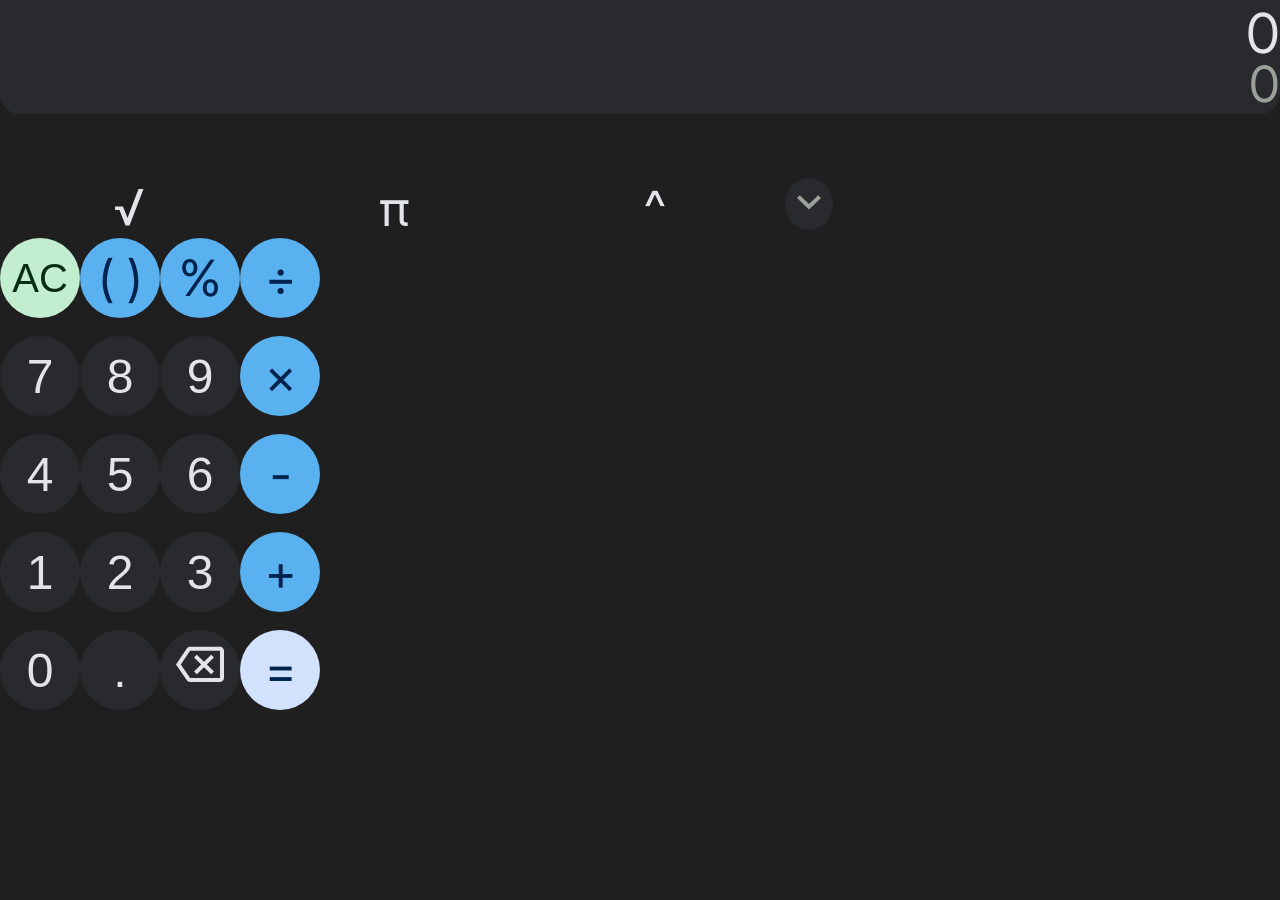
==== index.html @ a06df6c2 "Initial commit" ====
<!DOCTYPE html>
<html lang="it">
    <head>
        <meta charset="UTF-8">
        <meta http-equiv="X-UA-Compatible" content="IE=edge">
        <meta name="viewport" content="width=device-width, initial-scale=1.0">
        <title>Calcolatrice</title>
        <link rel="shortcut icon" href="./img/logo-512.png" type="image/x-icon">
        <meta name="theme-color" content="#292a2e">
        <link rel="apple-touch-icon" href="./img/logo-192.png">
        <link rel="manifest" href="manifest.json">
        <link rel="stylesheet" href="./src/index.css">
        <link rel="preconnect" href="https://fonts.googleapis.com">
        <link rel="preconnect" href="https://fonts.gstatic.com" crossorigin>
        <link href="https://fonts.googleapis.com/css2?family=Inter&display=swap" rel="stylesheet">
    </head>
    <body>
        <div class="display-top">
            <p id="expression" class="expression">0</p>
        </div>
        <div class="display">
            <br>
            <br>
            <br>
            <p id="result" class="result">0</p>
        </div>
        <div id="sqrt" class="button-up-up">
            <img src="./img/√.svg" alt="√">
        </div>
        <div id="pi" class="button-up-up">π</div>
        <div id="elevate" class="button-up-up">^</div>
        <div id="more" class="button-up-more"><img src="./img/more.svg" alt="⋁"></div>
        <br>
        <div id="ac" class="button-ac">
            AC
        </div>
        <div id="brackets" class="button-calc">( )</div>
        <div id="percentage" class="button-calc">%</div>
        <div id="division" class="button-calc">÷</div>
        <br>
        <div id="seven" class="button-numb">7</div>
        <div id="eight" class="button-numb">8</div>
        <div id="nine" class="button-numb">9</div>
        <div id="multiplication" class="button-calc">×</div>
        <br>
        <div id="four" class="button-numb">4</div>
        <div id="five" class="button-numb">5</div>
        <div id="six" class="button-numb">6</div>
        <div id="subtraction" class="button-calc">-</div>
        <br>
        <div id="one" class="button-numb">1</div>
        <div id="two" class="button-numb">2</div>
        <div id="three" class="button-numb">3</div>
        <div id="summ" class="button-calc">+</div>
        <br>
        <div id="zero" class="button-numb">0</div>
        <div id="dot" class="button-numb">.</div>
        <div id="backspace" class="button-numb">
            <img src="./img/cancel.svg" alt="DEL">
        </div>
        <div id="calculate" class="button-res">=</div>
        <script src="./src/index.js"></script>
    </body>
</html>
---- src/index.css ----
body{
    background-color: #1f1f1f;
    border: 0px;
    margin: 0px;
    padding: 0px;
    outline: none;
    min-height: 600px;
    min-width: 325px;
}

.display-top{
    position: absolute;
    top: 0px;
    bottom: 95%;
    left: 0px;
    right: 0px;
    background: #292A2E;
    white-space: nowrap;
}

.display{
    background: #292A2E;
    margin: 0px;
    /*position: absolute;*/
    left: 0px;
    right: 0px;
    top: 0px;
    bottom: 90%;
    border-radius: 20px;
    margin-bottom: 5%;
    white-space: nowrap;
}

p{
    margin: 0px;
    padding: 0px;
    font-family: 'Inter', sans-serif;
}

.expression{
    color: #E3E4E8;
    font-size: 55px;
    text-align: end;
    overflow: scroll;
    -ms-overflow-style: none;
    scrollbar-width: none;
    display: flex;
    flex-direction: row-reverse;
}

.expression::-webkit-scrollbar{
    display: none;
}

.result{
    color: #9AA199;
    font-size: 50px;
    text-align: end;
    overflow: scroll;
    -ms-overflow-style: none;
    scrollbar-width: none;
}

.result::-webkit-scrollbar{
    display: none;
}

.button-up-up{
    font-family: 'Inter', sans-serif;
    color: #E3E4E8;
    font-size: 50px;
    text-align: center;
    align-items: center;
    display: inline-block;
    text-align: center;
    margin-left: 9%;
    margin-right: 9%;
    -ms-user-select:none;
    -moz-user-select:none;
    -webkit-user-select:none;
    -webkit-touch-callout: none;
    -khtml-user-select: none;
    user-select:none;
}

.button-up-more{
    background: #292A2E;
    max-width: fit-content;
    max-height: fit-content;
    border-radius: 50%;
    margin: 0px;
    padding: 0px;
    outline: none;
    display: inline-block;
    -ms-user-select:none;
    -moz-user-select:none;
    -webkit-user-select:none;
    -webkit-touch-callout: none;
    -khtml-user-select: none;
    user-select:none;
}

.button-ac{
    background: #C2EDCF;
    color: #0A2C13;
    font-family: Arial, Helvetica, sans-serif;
    font-size: 40px;
    text-transform: capitalize;
    width: 80px;
    height: 80px;
    border-radius: 50%;
    position: relative;
    display: table-cell;
    text-align: center;
    vertical-align: middle;
    outline: none;
    -ms-user-select:none;
    -moz-user-select:none;
    -webkit-user-select:none;
    -webkit-touch-callout: none;
    -khtml-user-select: none;
    user-select:none;
}

.button-ac:active{
    border-radius: 25%;
    transition: 225ms;
}

.button-calc{
    background: #5AB1F0;
    color: #00234E;
    font-family: 'Inter', sans-serif;
    font-size: 50px;
    height: 80px;
    width: 80px;
    border-radius: 50%;
    position: relative;
    display: table-cell;
    text-align: center;
    vertical-align: middle;
    outline: none;
    -ms-user-select:none;
    -moz-user-select:none;
    -webkit-user-select:none;
    -webkit-touch-callout: none;
    -khtml-user-select: none;
    user-select:none;
}

.button-calc:active{
    border-radius: 25%;
    transition: 200ms;
}

.button-numb{
    background: #292A2E;
    color: #e3e4e8;
    font-family: Arial, Helvetica, sans-serif;
    font-size: 48px;
    height: 80px;
    width: 80px;
    border-radius: 50%;
    position: relative;
    display: table-cell;
    text-align: center;
    vertical-align: middle;
    outline: none;
    -ms-user-select:none;
    -moz-user-select:none;
    -webkit-user-select:none;
    -webkit-touch-callout: none;
    -khtml-user-select: none;
    user-select:none;
}

.button-numb:active{
    border-radius: 25%;
    transition: 200ms;
    background: #545557;
}

.button-res{
    background: #D2E2FC;
    color: #00234E;
    font-family: 'Inter', sans-serif;
    font-size: 50px;
    height: 80px;
    width: 80px;
    border-radius: 50%;
    position: relative;
    display: table-cell;
    text-align: center;
    vertical-align: middle;
    outline: none;
    -ms-user-select:none;
    -moz-user-select:none;
    -webkit-user-select:none;
    -webkit-touch-callout: none;
    -khtml-user-select: none;
    user-select:none;
}

.button-res:active{
    border-radius: 25%;
    transition: 225ms;
}
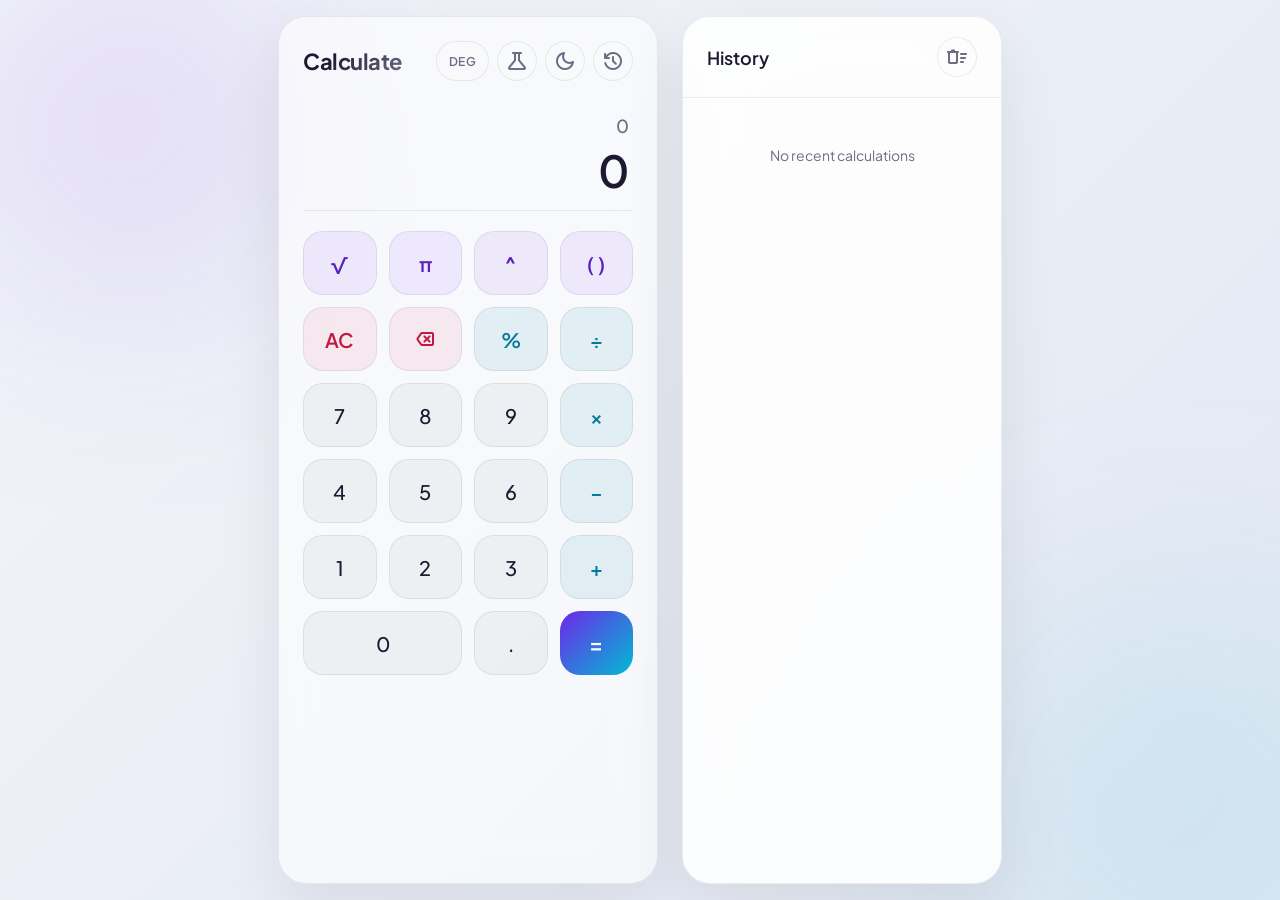
==== commit 94bac100: "feat: implement core calculator logic, modularize application structure, and add i18n and PWA suppor" ====
--- a/index.html
+++ b/index.html
@@ -1,64 +1,120 @@
 <!DOCTYPE html>
-<html lang="it">
+<html lang="en">
     <head>
         <meta charset="UTF-8">
         <meta http-equiv="X-UA-Compatible" content="IE=edge">
         <meta name="viewport" content="width=device-width, initial-scale=1.0">
-        <title>Calcolatrice</title>
+        <title>Calculator</title>
         <link rel="shortcut icon" href="./img/logo-512.png" type="image/x-icon">
-        <meta name="theme-color" content="#292a2e">
+        <meta name="theme-color" content="#121026">
         <link rel="apple-touch-icon" href="./img/logo-192.png">
         <link rel="manifest" href="manifest.json">
-        <link rel="stylesheet" href="./src/index.css">
+        
+        <!-- Google Fonts & Material Symbols Rounded -->
         <link rel="preconnect" href="https://fonts.googleapis.com">
         <link rel="preconnect" href="https://fonts.gstatic.com" crossorigin>
-        <link href="https://fonts.googleapis.com/css2?family=Inter&display=swap" rel="stylesheet">
+        <link href="https://fonts.googleapis.com/css2?family=Plus+Jakarta+Sans:wght@300;400;500;600;700&family=Material+Symbols+Rounded:opsz,wght,FILL,GRAD@20..48,100..700,0..1,-50..200&display=swap" rel="stylesheet">
+        
+        <link rel="stylesheet" href="./src/index.css">
     </head>
-    <body>
-        <div class="display-top">
-            <p id="expression" class="expression">0</p>
+    <body class="dark-theme">
+        <div class="app-background">
+            <div class="glow-orb orb-1"></div>
+            <div class="glow-orb orb-2"></div>
         </div>
-        <div class="display">
-            <br>
-            <br>
-            <br>
-            <p id="result" class="result">0</p>
+
+        <div class="app-container">
+            <main class="calculator-card">
+                <header class="calculator-header">
+                    <h1 class="app-title">Calcola</h1>
+                    <div class="header-actions">
+                        <button id="rad-deg-toggle" class="text-btn" aria-label="Toggle angle unit">DEG</button>
+                        <button id="sci-toggle" class="icon-btn" aria-label="Toggle scientific keyboard">
+                            <span class="material-symbols-rounded">science</span>
+                        </button>
+                        <button id="theme-toggle" class="icon-btn" aria-label="Toggle theme">
+                            <span class="material-symbols-rounded">light_mode</span>
+                        </button>
+                        <button id="history-toggle" class="icon-btn" aria-label="Toggle history panel">
+                            <span class="material-symbols-rounded">history</span>
+                        </button>
+                    </div>
+                </header>
+                
+                <div class="calculator-display">
+                    <div class="expression-wrapper">
+                        <span id="expression" class="expression">0</span>
+                    </div>
+                    <div class="result-wrapper">
+                        <span id="result" class="result">0</span>
+                    </div>
+                </div>
+
+                <div class="calculator-buttons">
+                    <!-- Scientific Row 1 -->
+                    <button id="sin" class="btn btn-sci sci-only" aria-label="Seno">sin</button>
+                    <button id="cos" class="btn btn-sci sci-only" aria-label="Coseno">cos</button>
+                    <button id="tan" class="btn btn-sci sci-only" aria-label="Tangente">tan</button>
+                    <button id="inv" class="btn btn-sci sci-only" aria-label="Inverso">1/x</button>
+
+                    <!-- Scientific Row 2 -->
+                    <button id="log" class="btn btn-sci sci-only" aria-label="Logaritmo base 10">log</button>
+                    <button id="ln" class="btn btn-sci sci-only" aria-label="Logaritmo naturale">ln</button>
+                    <button id="e" class="btn btn-sci sci-only" aria-label="Costante di Eulero">e</button>
+                    <button id="fact" class="btn btn-sci sci-only" aria-label="Fattoriale">x!</button>
+
+                    <!-- Row 1: Special Functions -->
+                    <button id="sqrt" class="btn btn-func" aria-label="Radice quadrata">√</button>
+                    <button id="pi" class="btn btn-func" aria-label="Pi greco">π</button>
+                    <button id="elevate" class="btn btn-func" aria-label="Elevamento a potenza">^</button>
+                    <button id="brackets" class="btn btn-func" aria-label="Parentesi">( )</button>
+
+                    <!-- Row 2: Actions & Operators -->
+                    <button id="ac" class="btn btn-action" aria-label="Cancella tutto">AC</button>
+                    <button id="backspace" class="btn btn-action" aria-label="Cancella ultimo">
+                        <span class="material-symbols-rounded">backspace</span>
+                    </button>
+                    <button id="percentage" class="btn btn-op" aria-label="Percentuale">%</button>
+                    <button id="division" class="btn btn-op" aria-label="Divisione">÷</button>
+
+                    <!-- Row 3: Numbers & Operators -->
+                    <button id="seven" class="btn btn-num">7</button>
+                    <button id="eight" class="btn btn-num">8</button>
+                    <button id="nine" class="btn btn-num">9</button>
+                    <button id="multiplication" class="btn btn-op" aria-label="Moltiplicazione">×</button>
+
+                    <!-- Row 4: Numbers & Operators -->
+                    <button id="four" class="btn btn-num">4</button>
+                    <button id="five" class="btn btn-num">5</button>
+                    <button id="six" class="btn btn-num">6</button>
+                    <button id="subtraction" class="btn btn-op" aria-label="Sottrazione">−</button>
+
+                    <!-- Row 5: Numbers & Operators -->
+                    <button id="one" class="btn btn-num">1</button>
+                    <button id="two" class="btn btn-num">2</button>
+                    <button id="three" class="btn btn-num">3</button>
+                    <button id="summ" class="btn btn-op" aria-label="Addizione">+</button>
+
+                    <!-- Row 6: Zero, Dot, Equals -->
+                    <button id="zero" class="btn btn-num span-two">0</button>
+                    <button id="dot" class="btn btn-num">.</button>
+                    <button id="calculate" class="btn btn-equals" aria-label="Calcola">=</button>
+                </div>
+            </main>
+
+            <aside id="history-panel" class="history-panel">
+                <div class="history-header">
+                    <h2>History</h2>
+                    <button id="clear-history" class="icon-btn" aria-label="Clear history">
+                        <span class="material-symbols-rounded">delete_sweep</span>
+                    </button>
+                </div>
+                <div id="history-list" class="history-list">
+                    <div class="history-empty">No recent calculations</div>
+                </div>
+            </aside>
         </div>
-        <div id="sqrt" class="button-up-up">
-            <img src="./img/√.svg" alt="√">
-        </div>
-        <div id="pi" class="button-up-up">π</div>
-        <div id="elevate" class="button-up-up">^</div>
-        <div id="more" class="button-up-more"><img src="./img/more.svg" alt="⋁"></div>
-        <br>
-        <div id="ac" class="button-ac">
-            AC
-        </div>
-        <div id="brackets" class="button-calc">( )</div>
-        <div id="percentage" class="button-calc">%</div>
-        <div id="division" class="button-calc">÷</div>
-        <br>
-        <div id="seven" class="button-numb">7</div>
-        <div id="eight" class="button-numb">8</div>
-        <div id="nine" class="button-numb">9</div>
-        <div id="multiplication" class="button-calc">×</div>
-        <br>
-        <div id="four" class="button-numb">4</div>
-        <div id="five" class="button-numb">5</div>
-        <div id="six" class="button-numb">6</div>
-        <div id="subtraction" class="button-calc">-</div>
-        <br>
-        <div id="one" class="button-numb">1</div>
-        <div id="two" class="button-numb">2</div>
-        <div id="three" class="button-numb">3</div>
-        <div id="summ" class="button-calc">+</div>
-        <br>
-        <div id="zero" class="button-numb">0</div>
-        <div id="dot" class="button-numb">.</div>
-        <div id="backspace" class="button-numb">
-            <img src="./img/cancel.svg" alt="DEL">
-        </div>
-        <div id="calculate" class="button-res">=</div>
-        <script src="./src/index.js"></script>
+
+        <script type="module" src="./src/index.js"></script>
     </body>
 </html>
--- a/src/index.css
+++ b/src/index.css
@@ -1,207 +1,631 @@
-body{
-    background-color: #1f1f1f;
-    border: 0px;
-    margin: 0px;
-    padding: 0px;
-    outline: none;
-    min-height: 600px;
-    min-width: 325px;
-}
-
-.display-top{
+:root {
+    /* Dark Theme Variables (Default) */
+    --bg-gradient: linear-gradient(135deg, #0a0813 0%, #130f24 100%);
+    --card-bg: rgba(25, 20, 48, 0.45);
+    --border-color: rgba(255, 255, 255, 0.08);
+    --text-primary: #f5f4fb;
+    --text-secondary: #9a95b0;
+    --key-num-bg: rgba(255, 255, 255, 0.05);
+    --key-num-text: #f5f4fb;
+    --key-num-hover: rgba(255, 255, 255, 0.12);
+    --key-op-bg: rgba(0, 168, 204, 0.15);
+    --key-op-text: #00d2fc;
+    --key-op-hover: rgba(0, 168, 204, 0.25);
+    --key-func-bg: rgba(141, 76, 255, 0.15);
+    --key-func-text: #ab85ff;
+    --key-func-hover: rgba(141, 76, 255, 0.25);
+    --key-action-bg: rgba(255, 76, 120, 0.15);
+    --key-action-text: #ff7597;
+    --key-action-hover: rgba(255, 76, 120, 0.25);
+    --key-equals-bg: linear-gradient(135deg, #8d4cff 0%, #00d2fc 100%);
+    --key-equals-text: #ffffff;
+    --key-equals-shadow: rgba(141, 76, 255, 0.3);
+    
+    --shadow-color: rgba(0, 0, 0, 0.35);
+    --panel-bg: rgba(15, 12, 33, 0.85);
+    --orb-1-color: rgba(141, 76, 255, 0.25);
+    --orb-2-color: rgba(0, 210, 252, 0.2);
+}
+
+body.light-theme {
+    /* Light Theme Variables */
+    --bg-gradient: linear-gradient(135deg, #f3f5f9 0%, #e2e7f3 100%);
+    --card-bg: rgba(255, 255, 255, 0.6);
+    --border-color: rgba(0, 0, 0, 0.07);
+    --text-primary: #1c1930;
+    --text-secondary: #6e6b85;
+    --key-num-bg: rgba(0, 0, 0, 0.04);
+    --key-num-text: #1c1930;
+    --key-num-hover: rgba(0, 0, 0, 0.08);
+    --key-op-bg: rgba(0, 136, 169, 0.09);
+    --key-op-text: #007a99;
+    --key-op-hover: rgba(0, 136, 169, 0.18);
+    --key-func-bg: rgba(110, 39, 232, 0.08);
+    --key-func-text: #5b21be;
+    --key-func-hover: rgba(110, 39, 232, 0.18);
+    --key-action-bg: rgba(230, 48, 93, 0.08);
+    --key-action-text: #c01a44;
+    --key-action-hover: rgba(230, 48, 93, 0.18);
+    --key-equals-bg: linear-gradient(135deg, #6e27e8 0%, #00bcd4 100%);
+    --key-equals-text: #ffffff;
+    --key-equals-shadow: rgba(110, 39, 232, 0.2);
+    
+    --shadow-color: rgba(0, 0, 0, 0.08);
+    --panel-bg: rgba(255, 255, 255, 0.88);
+    --orb-1-color: rgba(110, 39, 232, 0.12);
+    --orb-2-color: rgba(0, 188, 212, 0.1);
+}
+
+* {
+    box-sizing: border-box;
+    margin: 0;
+    padding: 0;
+    font-family: 'Plus Jakarta Sans', -apple-system, BlinkMacSystemFont, "Segoe UI", Roboto, sans-serif;
+    -webkit-font-smoothing: antialiased;
+    -moz-osx-font-smoothing: grayscale;
+}
+
+body {
+    background: var(--bg-gradient);
+    min-height: 100vh;
+    display: flex;
+    justify-content: center;
+    align-items: center;
+    overflow-x: hidden;
+    position: relative;
+    color: var(--text-primary);
+    transition: background 0.4s ease;
+}
+
+/* Background glowing orbs */
+.app-background {
+    position: fixed;
+    top: 0;
+    left: 0;
+    width: 100%;
+    height: 100%;
+    z-index: -1;
+    overflow: hidden;
+}
+
+.glow-orb {
     position: absolute;
-    top: 0px;
-    bottom: 95%;
-    left: 0px;
-    right: 0px;
-    background: #292A2E;
+    border-radius: 50%;
+    filter: blur(120px);
+    transition: background-color 0.4s ease;
+}
+
+.orb-1 {
+    width: 350px;
+    height: 350px;
+    background-color: var(--orb-1-color);
+    top: -50px;
+    left: -50px;
+    animation: float1 15s infinite alternate ease-in-out;
+}
+
+.orb-2 {
+    width: 400px;
+    height: 400px;
+    background-color: var(--orb-2-color);
+    bottom: -100px;
+    right: -100px;
+    animation: float2 18s infinite alternate ease-in-out;
+}
+
+@keyframes float1 {
+    0% { transform: translate(0, 0) scale(1); }
+    100% { transform: translate(100px, 80px) scale(1.1); }
+}
+
+@keyframes float2 {
+    0% { transform: translate(0, 0) scale(1); }
+    100% { transform: translate(-80px, -100px) scale(0.9); }
+}
+
+/* App Container and Card */
+.app-container {
+    width: 100%;
+    max-width: 380px;
+    min-height: 100vh;
+    display: flex;
+    flex-direction: column;
+    justify-content: center;
+    padding: 16px;
+    position: relative;
+    transition: max-width 0.3s cubic-bezier(0.4, 0, 0.2, 1);
+}
+
+.calculator-card {
+    background: var(--card-bg);
+    border: 1px solid var(--border-color);
+    border-radius: 28px;
+    backdrop-filter: blur(20px);
+    -webkit-backdrop-filter: blur(20px);
+    box-shadow: 0 24px 64px var(--shadow-color);
+    padding: 24px;
+    width: 100%;
+    z-index: 10;
+    display: flex;
+    flex-direction: column;
+    gap: 20px;
+}
+
+/* Calculator Header */
+.calculator-header {
+    display: flex;
+    justify-content: space-between;
+    align-items: center;
+}
+
+.app-title {
+    font-size: 22px;
+    font-weight: 700;
+    letter-spacing: -0.5px;
+    background: linear-gradient(135deg, var(--text-primary) 30%, var(--text-secondary) 100%);
+    -webkit-background-clip: text;
+    -webkit-text-fill-color: transparent;
+}
+
+.header-actions {
+    display: flex;
+    gap: 8px;
+}
+
+.icon-btn {
+    background: rgba(255, 255, 255, 0.05);
+    border: 1px solid var(--border-color);
+    color: var(--text-secondary);
+    border-radius: 50%;
+    width: 40px;
+    height: 40px;
+    display: flex;
+    justify-content: center;
+    align-items: center;
+    cursor: pointer;
+    transition: all 0.2s ease;
+}
+
+.icon-btn:hover {
+    background: rgba(255, 255, 255, 0.1);
+    color: var(--text-primary);
+    transform: scale(1.05);
+}
+
+.icon-btn:active {
+    transform: scale(0.95);
+}
+
+.text-btn {
+    background: rgba(255, 255, 255, 0.05);
+    border: 1px solid var(--border-color);
+    color: var(--text-secondary);
+    border-radius: 20px;
+    padding: 0 12px;
+    height: 40px;
+    font-size: 12px;
+    font-weight: 600;
+    letter-spacing: 0.5px;
+    display: flex;
+    justify-content: center;
+    align-items: center;
+    cursor: pointer;
+    transition: all 0.2s ease;
+    user-select: none;
+    -webkit-user-select: none;
+}
+
+.text-btn:hover {
+    background: rgba(255, 255, 255, 0.1);
+    color: var(--text-primary);
+    transform: scale(1.05);
+}
+
+.text-btn:active {
+    transform: scale(0.95);
+}
+
+/* Calculator Display */
+.calculator-display {
+    display: flex;
+    flex-direction: column;
+    gap: 4px;
+    min-height: 110px;
+    justify-content: flex-end;
+    padding: 12px 4px;
+    border-bottom: 1px solid var(--border-color);
+    overflow: hidden;
+}
+
+.expression-wrapper,
+.result-wrapper {
+    width: 100%;
+    overflow-x: auto;
     white-space: nowrap;
-}
-
-.display{
-    background: #292A2E;
-    margin: 0px;
-    /*position: absolute;*/
-    left: 0px;
-    right: 0px;
-    top: 0px;
-    bottom: 90%;
+    text-align: right;
+    scrollbar-width: none; /* Firefox */
+}
+
+.expression-wrapper::-webkit-scrollbar,
+.result-wrapper::-webkit-scrollbar {
+    display: none; /* Safari / Chrome */
+}
+
+.expression {
+    color: var(--text-secondary);
+    font-size: 18px;
+    font-weight: 500;
+    letter-spacing: 0.5px;
+    display: inline-block;
+    min-height: 24px;
+    transition: font-size 0.15s ease;
+}
+
+.result {
+    color: var(--text-primary);
+    font-size: 44px;
+    font-weight: 600;
+    letter-spacing: -0.5px;
+    display: inline-block;
+    transition: font-size 0.15s ease;
+}
+
+/* Calculator Buttons Grid */
+.calculator-buttons {
+    display: grid;
+    grid-template-columns: repeat(4, 1fr);
+    gap: 12px;
+}
+
+.btn {
+    border: 1px solid var(--border-color);
     border-radius: 20px;
-    margin-bottom: 5%;
-    white-space: nowrap;
-}
-
-p{
-    margin: 0px;
-    padding: 0px;
-    font-family: 'Inter', sans-serif;
-}
-
-.expression{
-    color: #E3E4E8;
-    font-size: 55px;
-    text-align: end;
-    overflow: scroll;
-    -ms-overflow-style: none;
-    scrollbar-width: none;
-    display: flex;
-    flex-direction: row-reverse;
-}
-
-.expression::-webkit-scrollbar{
+    height: 64px;
+    font-size: 20px;
+    font-weight: 500;
+    cursor: pointer;
+    display: flex;
+    justify-content: center;
+    align-items: center;
+    user-select: none;
+    -webkit-user-select: none;
+    transition: transform 0.1s cubic-bezier(0.4, 0, 0.2, 1),
+                background 0.2s ease,
+                color 0.2s ease,
+                box-shadow 0.2s ease;
+}
+
+.btn:active {
+    transform: scale(0.93);
+}
+
+.btn-num {
+    background: var(--key-num-bg);
+    color: var(--key-num-text);
+}
+
+.btn-num:hover {
+    background: var(--key-num-hover);
+}
+
+.btn-op {
+    background: var(--key-op-bg);
+    color: var(--key-op-text);
+    font-weight: 600;
+}
+
+.btn-op:hover {
+    background: var(--key-op-hover);
+}
+
+.btn-func {
+    background: var(--key-func-bg);
+    color: var(--key-func-text);
+    font-weight: 600;
+}
+
+.btn-func:hover {
+    background: var(--key-func-hover);
+}
+
+.btn-action {
+    background: var(--key-action-bg);
+    color: var(--key-action-text);
+    font-weight: 600;
+}
+
+.btn-action:hover {
+    background: var(--key-action-hover);
+}
+
+.btn-equals {
+    background: var(--key-equals-bg);
+    color: var(--key-equals-text);
+    font-weight: 600;
+    font-size: 22px;
+    border: none;
+}
+
+.btn-equals:hover {
+    filter: brightness(1.1);
+}
+
+.span-two {
+    grid-column: span 2;
+}
+
+.btn-sci {
+    background: rgba(141, 76, 255, 0.08);
+    color: var(--key-func-text);
+    font-weight: 500;
+    font-size: 16px;
+}
+
+.btn-sci:hover {
+    background: rgba(141, 76, 255, 0.18);
+}
+
+.sci-only {
     display: none;
 }
 
-.result{
-    color: #9AA199;
-    font-size: 50px;
-    text-align: end;
-    overflow: scroll;
-    -ms-overflow-style: none;
-    scrollbar-width: none;
-}
-
-.result::-webkit-scrollbar{
-    display: none;
-}
-
-.button-up-up{
-    font-family: 'Inter', sans-serif;
-    color: #E3E4E8;
-    font-size: 50px;
+.scientific-active .sci-only {
+    display: flex;
+}
+
+/* History Panel */
+.history-panel {
+    background: var(--panel-bg);
+    border: 1px solid var(--border-color);
+    backdrop-filter: blur(25px);
+    -webkit-backdrop-filter: blur(25px);
+    box-shadow: 0 24px 64px var(--shadow-color);
+    display: flex;
+    flex-direction: column;
+    transition: all 0.3s cubic-bezier(0.4, 0, 0.2, 1);
+    z-index: 100;
+}
+
+.history-header {
+    display: flex;
+    justify-content: space-between;
+    align-items: center;
+    padding: 20px 24px;
+    border-bottom: 1px solid var(--border-color);
+}
+
+.history-header h2 {
+    font-size: 18px;
+    font-weight: 600;
+    color: var(--text-primary);
+}
+
+.history-list {
+    flex: 1;
+    overflow-y: auto;
+    padding: 16px;
+    display: flex;
+    flex-direction: column;
+    gap: 12px;
+}
+
+.history-list::-webkit-scrollbar {
+    width: 6px;
+}
+
+.history-list::-webkit-scrollbar-thumb {
+    background: var(--border-color);
+    border-radius: 3px;
+}
+
+.history-empty {
     text-align: center;
-    align-items: center;
-    display: inline-block;
-    text-align: center;
-    margin-left: 9%;
-    margin-right: 9%;
-    -ms-user-select:none;
-    -moz-user-select:none;
-    -webkit-user-select:none;
-    -webkit-touch-callout: none;
-    -khtml-user-select: none;
-    user-select:none;
-}
-
-.button-up-more{
-    background: #292A2E;
-    max-width: fit-content;
-    max-height: fit-content;
-    border-radius: 50%;
-    margin: 0px;
-    padding: 0px;
-    outline: none;
-    display: inline-block;
-    -ms-user-select:none;
-    -moz-user-select:none;
-    -webkit-user-select:none;
-    -webkit-touch-callout: none;
-    -khtml-user-select: none;
-    user-select:none;
-}
-
-.button-ac{
-    background: #C2EDCF;
-    color: #0A2C13;
-    font-family: Arial, Helvetica, sans-serif;
-    font-size: 40px;
-    text-transform: capitalize;
-    width: 80px;
-    height: 80px;
-    border-radius: 50%;
+    color: var(--text-secondary);
+    font-size: 14px;
+    padding: 32px 0;
+}
+
+.history-item {
+    background: rgba(255, 255, 255, 0.02);
+    border: 1px solid var(--border-color);
+    border-radius: 16px;
+    padding: 12px 16px;
+    display: flex;
+    flex-direction: column;
+    gap: 4px;
+    cursor: pointer;
+    transition: all 0.2s ease;
+    animation: fadeIn 0.2s ease;
     position: relative;
-    display: table-cell;
-    text-align: center;
-    vertical-align: middle;
-    outline: none;
-    -ms-user-select:none;
-    -moz-user-select:none;
-    -webkit-user-select:none;
-    -webkit-touch-callout: none;
-    -khtml-user-select: none;
-    user-select:none;
-}
-
-.button-ac:active{
-    border-radius: 25%;
-    transition: 225ms;
-}
-
-.button-calc{
-    background: #5AB1F0;
-    color: #00234E;
-    font-family: 'Inter', sans-serif;
-    font-size: 50px;
-    height: 80px;
-    width: 80px;
-    border-radius: 50%;
-    position: relative;
-    display: table-cell;
-    text-align: center;
-    vertical-align: middle;
-    outline: none;
-    -ms-user-select:none;
-    -moz-user-select:none;
-    -webkit-user-select:none;
-    -webkit-touch-callout: none;
-    -khtml-user-select: none;
-    user-select:none;
-}
-
-.button-calc:active{
-    border-radius: 25%;
-    transition: 200ms;
-}
-
-.button-numb{
-    background: #292A2E;
-    color: #e3e4e8;
-    font-family: Arial, Helvetica, sans-serif;
-    font-size: 48px;
-    height: 80px;
-    width: 80px;
-    border-radius: 50%;
-    position: relative;
-    display: table-cell;
-    text-align: center;
-    vertical-align: middle;
-    outline: none;
-    -ms-user-select:none;
-    -moz-user-select:none;
-    -webkit-user-select:none;
-    -webkit-touch-callout: none;
-    -khtml-user-select: none;
-    user-select:none;
-}
-
-.button-numb:active{
-    border-radius: 25%;
-    transition: 200ms;
-    background: #545557;
-}
-
-.button-res{
-    background: #D2E2FC;
-    color: #00234E;
-    font-family: 'Inter', sans-serif;
-    font-size: 50px;
-    height: 80px;
-    width: 80px;
-    border-radius: 50%;
-    position: relative;
-    display: table-cell;
-    text-align: center;
-    vertical-align: middle;
-    outline: none;
-    -ms-user-select:none;
-    -moz-user-select:none;
-    -webkit-user-select:none;
-    -webkit-touch-callout: none;
-    -khtml-user-select: none;
-    user-select:none;
-}
-
-.button-res:active{
-    border-radius: 25%;
-    transition: 225ms;
+    overflow: hidden;
+}
+
+.history-item:hover {
+    background: rgba(255, 255, 255, 0.06);
+    transform: translateY(-2px);
+    box-shadow: 0 4px 12px var(--shadow-color);
+}
+
+.history-item-exp {
+    font-size: 13px;
+    color: var(--text-secondary);
+    text-align: right;
+    word-break: break-all;
+}
+
+.history-item-res {
+    font-size: 18px;
+    font-weight: 600;
+    color: var(--text-primary);
+    text-align: right;
+}
+
+.history-item-actions {
+    display: flex;
+    gap: 8px;
+    margin-top: 6px;
+    opacity: 0;
+    transform: translateY(5px);
+    transition: all 0.2s ease;
+    justify-content: flex-end;
+}
+
+.history-item:hover .history-item-actions {
+    opacity: 1;
+    transform: translateY(0);
+}
+
+.history-action-btn {
+    background: rgba(255, 255, 255, 0.05);
+    border: 1px solid var(--border-color);
+    color: var(--text-secondary);
+    border-radius: 6px;
+    padding: 3px 8px;
+    font-size: 11px;
+    font-weight: 500;
+    cursor: pointer;
+    transition: all 0.15s ease;
+}
+
+.history-action-btn:hover {
+    background: rgba(255, 255, 255, 0.15);
+    color: var(--text-primary);
+}
+
+@keyframes fadeIn {
+    from { opacity: 0; transform: translateY(8px); }
+    to { opacity: 1; transform: translateY(0); }
+}
+
+/* ==========================================================================
+   Responsive and Layout logic
+   ========================================================================== */
+
+/* Mobile view styling for History Drawer & Fullscreen */
+@media (max-width: 767px) {
+    .app-background {
+        display: none;
+    }
+    
+    body {
+        background: #0a0813;
+        align-items: stretch;
+    }
+    
+    body.light-theme {
+        background: #f3f5f9;
+    }
+    
+    .app-container {
+        max-width: 100%;
+        min-height: 100vh;
+        padding: 0;
+    }
+    
+    .calculator-card {
+        border-radius: 0;
+        border: none;
+        box-shadow: none;
+        min-height: 100vh;
+        background: transparent;
+        backdrop-filter: none;
+        -webkit-backdrop-filter: none;
+        padding: 24px 20px;
+    }
+
+    .history-panel {
+        position: fixed;
+        bottom: 0;
+        left: 0;
+        right: 0;
+        height: 60vh;
+        border-radius: 28px 28px 0 0;
+        border-bottom: none;
+        transform: translateY(100%);
+        visibility: hidden;
+    }
+    
+    .history-panel.active {
+        transform: translateY(0);
+        visibility: visible;
+    }
+}
+
+/* Desktop view styling (side-by-side) */
+@media (min-width: 768px) {
+    .app-container {
+        max-width: 760px;
+        flex-direction: row;
+        gap: 24px;
+        align-items: stretch;
+    }
+    
+    .calculator-card {
+        flex: 1;
+        max-width: 380px;
+    }
+    
+    .history-panel {
+        width: 320px;
+        border-radius: 28px;
+        height: auto;
+        opacity: 1;
+        transform: none;
+        visibility: visible;
+        display: flex;
+        transition: width 0.3s cubic-bezier(0.4, 0, 0.2, 1),
+                    opacity 0.2s ease,
+                    margin 0.3s ease;
+    }
+    
+    /* When hidden on desktop, scale down and collapse width */
+    .history-panel.hidden {
+        width: 0;
+        opacity: 0;
+        overflow: hidden;
+        border: none;
+        margin-left: -24px;
+        visibility: hidden;
+    }
+
+    .app-container.history-collapsed {
+        max-width: 412px;
+    }
+
+}
+
+/* ==========================================================================
+   Toast Notification
+   ========================================================================== */
+.toast-notification {
+    position: fixed;
+    bottom: 24px;
+    left: 50%;
+    transform: translate(-50%, 100px);
+    background: rgba(20, 16, 40, 0.85);
+    color: #ffffff;
+    border: 1px solid rgba(255, 255, 255, 0.1);
+    backdrop-filter: blur(15px);
+    -webkit-backdrop-filter: blur(15px);
+    padding: 12px 24px;
+    border-radius: 16px;
+    font-size: 14px;
+    font-weight: 500;
+    box-shadow: 0 8px 32px rgba(0, 0, 0, 0.3);
+    z-index: 1000;
+    opacity: 0;
+    transition: transform 0.3s cubic-bezier(0.175, 0.885, 0.32, 1.275),
+                opacity 0.3s ease;
+}
+
+body.light-theme .toast-notification {
+    background: rgba(255, 255, 255, 0.9);
+    color: #1c1930;
+    border: 1px solid rgba(0, 0, 0, 0.08);
+    box-shadow: 0 8px 32px rgba(0, 0, 0, 0.08);
+}
+
+.toast-notification.show {
+    transform: translate(-50%, 0);
+    opacity: 1;
 }
